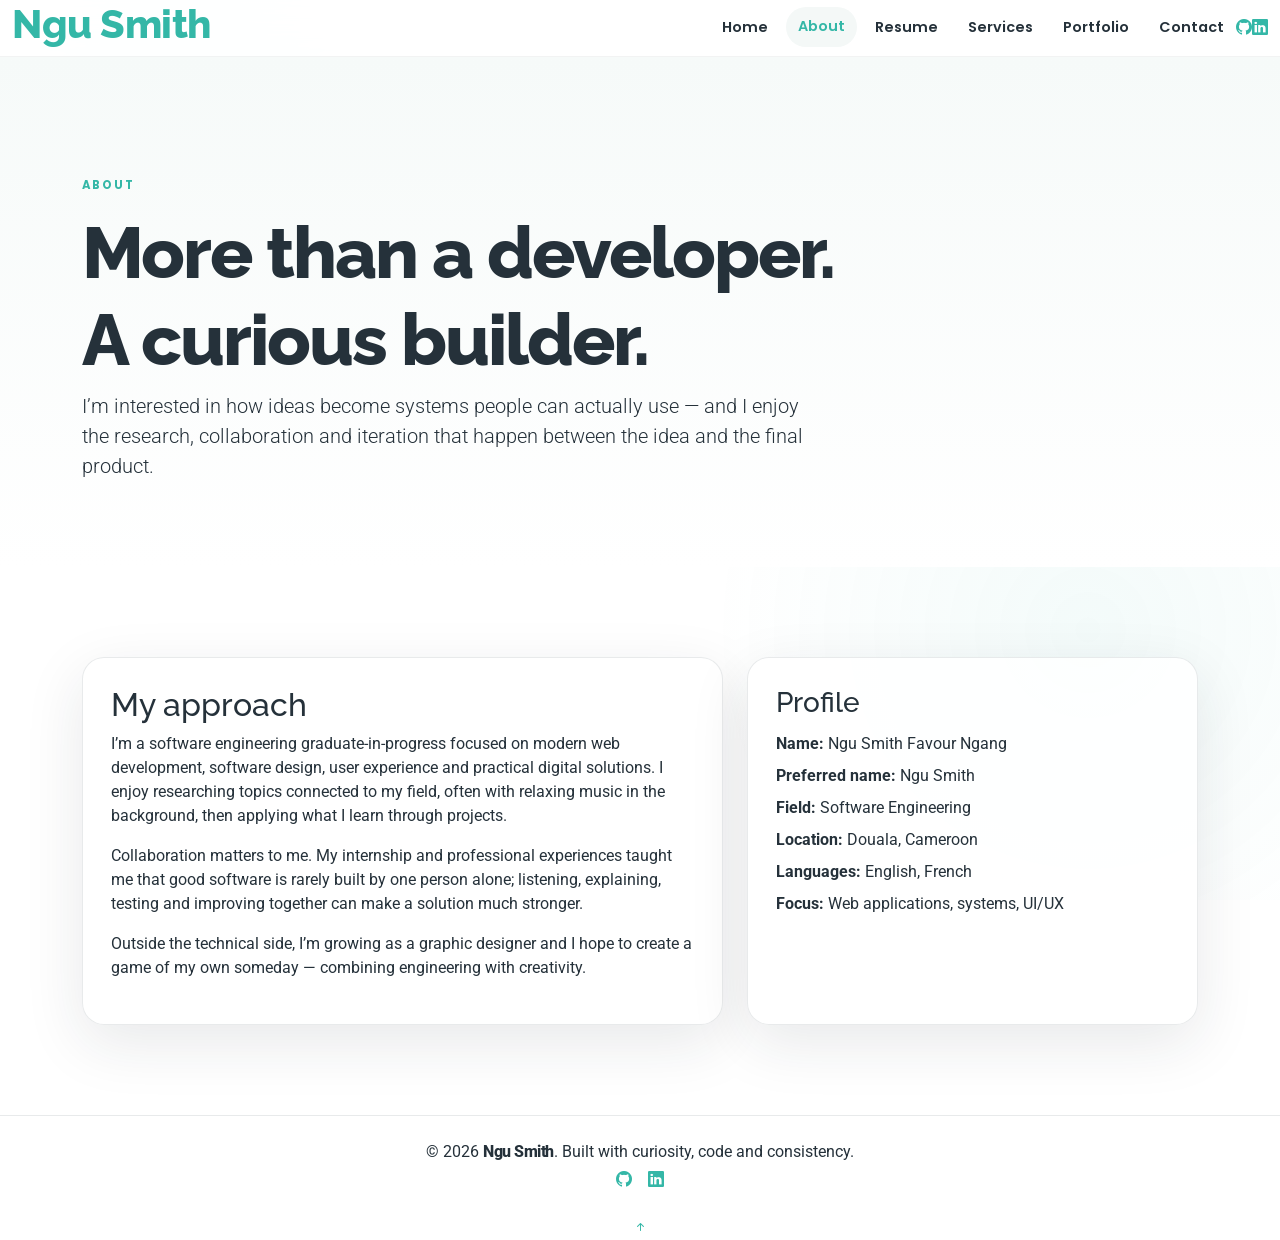
==== about.html @ bdae142b "https://github.com/NguSmith2004/ngu-smith-portfolio.git" ====
<!doctype html><html lang="en"><head><meta charset="utf-8"><meta name="viewport" content="width=device-width, initial-scale=1"><meta name="description" content="Ngu Smith — Software Engineer, Full-Stack Web Developer, UI/UX and Graphic Designer."><meta name="author" content="Ngu Smith"><link rel="icon" href="assets/img/favicon.png"><link rel="preconnect" href="https://fonts.googleapis.com"><link rel="preconnect" href="https://fonts.gstatic.com" crossorigin><link href="https://fonts.googleapis.com/css2?family=Roboto:wght@300;400;500;700;900&family=Poppins:wght@400;500;600;700&family=Raleway:wght@400;500;600;700;800;900&display=swap" rel="stylesheet"><link href="assets/vendor/bootstrap/css/bootstrap.min.css" rel="stylesheet"><link href="assets/vendor/bootstrap-icons/bootstrap-icons.css" rel="stylesheet"><link href="assets/vendor/aos/aos.css" rel="stylesheet"><link href="assets/css/main.css" rel="stylesheet"><title>About | Ngu Smith</title></head><body class="index-page"><header id="header" class="header d-flex align-items-center light-background sticky-top"><div class="container-fluid position-relative d-flex align-items-center justify-content-between"><a href="index.html" class="logo d-flex align-items-center me-auto me-xl-0"><h1 class="sitename">Ngu Smith</h1></a><nav id="navmenu" class="navmenu"><ul><li><a href="index.html">Home</a></li><li><a href="about.html">About</a></li><li><a href="resume.html">Resume</a></li><li><a href="services.html">Services</a></li><li><a href="portfolio.html">Portfolio</a></li><li><a href="contact.html">Contact</a></li></ul><button type="button" class="mobile-nav-toggle d-xl-none" aria-label="Open navigation" aria-expanded="false" aria-controls="navmenu"><span></span><span></span><span></span></button></nav><div class="nav-overlay" aria-hidden="true"></div><div class="header-social-links"><a href="https://github.com/ngusmith2004" target="_blank" aria-label="GitHub"><i class="bi bi-github"></i></a><a href="https://www.linkedin.com/in/ngu-smith-7a6b67323/" target="_blank" aria-label="LinkedIn"><i class="bi bi-linkedin"></i></a></div></div></header><main><section class="page-hero"><div class="container"><p class="eyebrow">About</p><h1>More than a developer.<br>A curious builder.</h1><p class="lead col-lg-8">I’m interested in how ideas become systems people can actually use — and I enjoy the research, collaboration and iteration that happen between the idea and the final product.</p></div></section><section class="section reveal"><div class="container"><div class="row g-4"><div class="col-lg-7"><div class="about-card h-100"><h2>My approach</h2><p>I’m a software engineering graduate-in-progress focused on modern web development, software design, user experience and practical digital solutions. I enjoy researching topics connected to my field, often with relaxing music in the background, then applying what I learn through projects.</p><p>Collaboration matters to me. My internship and professional experiences taught me that good software is rarely built by one person alone; listening, explaining, testing and improving together can make a solution much stronger.</p><p>Outside the technical side, I’m growing as a graphic designer and I hope to create a game of my own someday — combining engineering with creativity.</p></div></div><div class="col-lg-5"><div class="about-card h-100"><h3>Profile</h3><ul class="list-unstyled lh-lg"><li><strong>Name:</strong> Ngu Smith Favour Ngang</li><li><strong>Preferred name:</strong> Ngu Smith</li><li><strong>Field:</strong> Software Engineering</li><li><strong>Location:</strong> Douala, Cameroon</li><li><strong>Languages:</strong> English, French</li><li><strong>Focus:</strong> Web applications, systems, UI/UX</li></ul></div></div></div></div></section></main><footer id="footer" class="footer light-background"><div class="container text-center py-4"><p class="mb-1">© <span id="year"></span> <strong class="sitename">Ngu Smith</strong>. Built with curiosity, code and consistency.</p><div class="social-links d-flex justify-content-center gap-3"><a href="https://github.com/ngusmith2004" target="_blank"><i class="bi bi-github"></i></a><a href="https://www.linkedin.com/in/ngu-smith-7a6b67323/" target="_blank"><i class="bi bi-linkedin"></i></a></div></div></footer><a href="#" id="scroll-top" class="scroll-top d-flex align-items-center justify-content-center"><i class="bi bi-arrow-up-short"></i></a><div id="preloader"></div><script src="assets/vendor/bootstrap/js/bootstrap.bundle.min.js"></script><script src="assets/vendor/aos/aos.js"></script><script src="assets/js/main.js"></script><script>document.getElementById('year')&&(document.getElementById('year').textContent=new Date().getFullYear());</script></body></html>
---- assets/css/main.css ----
/* Ngu Smith — Kelly-inspired animated portfolio */
:root{--accent:#34b7a7;--ink:#25313a;--muted:#66727c;--paper:#fff;--soft:#f4f8f7;--line:rgba(37,49,58,.10);--shadow:0 18px 60px rgba(28,42,51,.10);--heading:"Raleway",sans-serif;--body:"Roboto",system-ui,sans-serif;--nav:"Poppins",sans-serif;scroll-behavior:smooth}
*{box-sizing:border-box} body{margin:0;color:var(--ink);background:var(--paper);font-family:var(--body);overflow-x:hidden} a{color:var(--accent);text-decoration:none;transition:.3s} a:hover{color:#218f83} h1,h2,h3,h4{font-family:var(--heading)}
::selection{background:var(--accent);color:#fff}
body:before{content:"";position:fixed;inset:0;pointer-events:none;background:radial-gradient(circle at 15% 15%,rgba(52,183,167,.08),transparent 25%),radial-gradient(circle at 85% 70%,rgba(52,183,167,.06),transparent 30%);z-index:-2}
.header{backdrop-filter:blur(16px);background:rgba(255,255,255,.90)!important;border-bottom:1px solid rgba(37,49,58,.06);transition:.35s;z-index:1000}.header.scrolled{box-shadow:0 8px 30px rgba(0,0,0,.08)}.sitename{font-weight:800;letter-spacing:-.5px}.header-social-links a{transition:transform .25s}.header-social-links a:hover{transform:translateY(-4px)}
.hero{min-height:calc(100vh - 76px);display:grid;place-items:center;position:relative;overflow:hidden;background:linear-gradient(180deg,#fff 0%,#f7fbfa 100%)}.hero-bg{position:absolute;inset:0;background:linear-gradient(120deg,rgba(255,255,255,.92),rgba(244,250,248,.84)),url('../img/hero-bg.jpg') center/cover;opacity:.35;filter:saturate(.7)}.hero .container{position:relative;z-index:2}.hero h2{font-size:clamp(2.7rem,7vw,5.8rem);font-weight:800;letter-spacing:-3px;margin-bottom:14px;animation:heroIn .9s both}.hero p{font-size:clamp(1rem,2vw,1.3rem);color:var(--muted);animation:heroIn 1s .15s both}.hero .btn-get-started{display:inline-flex;align-items:center;gap:8px;margin-top:22px;border-radius:999px;padding:13px 23px;background:var(--accent);color:#fff;box-shadow:0 10px 30px rgba(52,183,167,.25);animation:heroIn 1s .3s both}.hero .btn-get-started:hover{transform:translateY(-4px);box-shadow:0 16px 38px rgba(52,183,167,.35)}
.float-orb{position:absolute;border-radius:50%;filter:blur(.2px);opacity:.55;animation:float 7s ease-in-out infinite}.orb-a{width:170px;height:170px;background:rgba(52,183,167,.13);top:16%;left:5%}.orb-b{width:230px;height:230px;background:rgba(36,100,96,.08);right:3%;bottom:8%;animation-delay:-2s}.orb-c{width:80px;height:80px;background:rgba(52,183,167,.18);right:20%;top:16%;animation-delay:-4s}
.section{padding:90px 0}.section-title h2{font-weight:800;letter-spacing:-1px}.section-title p{color:var(--muted)}
.reveal{opacity:0;transform:translateY(30px);transition:opacity .75s ease,transform .75s ease}.reveal.is-visible{opacity:1;transform:none}
.about-card,.info-card,.service-card,.project-card,.timeline-item,.contact-card{border:1px solid var(--line);border-radius:22px;background:rgba(255,255,255,.82);box-shadow:var(--shadow);transition:transform .35s,box-shadow .35s,border-color .35s}.about-card:hover,.service-card:hover,.project-card:hover,.contact-card:hover{transform:translateY(-8px);box-shadow:0 26px 70px rgba(28,42,51,.14);border-color:rgba(52,183,167,.28)}
.about-card,.service-card,.project-card,.contact-card{padding:28px}.eyebrow{font-family:var(--nav);text-transform:uppercase;letter-spacing:2px;font-size:.72rem;color:var(--accent);font-weight:700}.profile-image{max-height:480px;border-radius:28px;object-fit:cover;box-shadow:0 28px 80px rgba(22,35,42,.16);animation:portraitFloat 6s ease-in-out infinite}
.skill-pill{display:inline-flex;padding:8px 12px;margin:4px;border-radius:999px;background:var(--soft);border:1px solid var(--line);font-size:.85rem;transition:.25s}.skill-pill:hover{background:var(--accent);color:#fff;transform:translateY(-3px)}
.project-card{height:100%;position:relative;overflow:hidden}.project-card:before{content:"";position:absolute;inset:0 auto auto 0;width:100%;height:4px;background:linear-gradient(90deg,var(--accent),#7ad9cc,transparent)}.project-number{font-family:var(--nav);font-size:.75rem;color:var(--accent);font-weight:700}.project-card h3{margin-top:10px}.tag{font-size:.75rem;border:1px solid var(--line);padding:6px 9px;border-radius:999px;margin:3px;display:inline-block}.project-card .project-link{display:inline-flex;align-items:center;gap:6px;margin-top:14px;font-weight:700}
.filter-bar{display:flex;gap:8px;flex-wrap:wrap;justify-content:center;margin:25px 0 35px}.filter-btn{border:1px solid var(--line);background:#fff;border-radius:999px;padding:9px 15px;color:var(--muted);cursor:pointer;transition:.25s}.filter-btn.active,.filter-btn:hover{background:var(--accent);color:#fff;border-color:var(--accent)}.project-card.hidden{display:none}
.timeline{position:relative;padding-left:28px}.timeline:before{content:"";position:absolute;left:4px;top:0;bottom:0;width:2px;background:linear-gradient(var(--accent),transparent)}.timeline-item{position:relative;padding:22px 24px;margin-bottom:18px}.timeline-item:before{content:"";position:absolute;left:-31px;top:26px;width:10px;height:10px;border-radius:50%;background:var(--accent);box-shadow:0 0 0 6px rgba(52,183,167,.12)}
.progress{height:8px;background:#eaf1ef;border-radius:999px;overflow:hidden}.progress-bar{width:0;background:linear-gradient(90deg,var(--accent),#71d5c9);transition:width 1.3s cubic-bezier(.2,.8,.2,1)}
.counter{font-size:2.2rem;font-weight:800;color:var(--accent)}.stat-card{text-align:center;padding:24px;border:1px solid var(--line);border-radius:18px;background:#fff}
.footer{border-top:1px solid var(--line)}
#scroll-top{transition:.3s} #scroll-top:hover{transform:translateY(-5px)}
.cursor-dot{position:fixed;width:9px;height:9px;border-radius:50%;background:var(--accent);pointer-events:none;z-index:9999;transform:translate(-50%,-50%);opacity:0;transition:opacity .2s}.cursor-ring{position:fixed;width:34px;height:34px;border:1px solid rgba(52,183,167,.45);border-radius:50%;pointer-events:none;z-index:9998;transform:translate(-50%,-50%);opacity:0;transition:width .2s,height .2s,opacity .2s}.cursor-ring.active{width:52px;height:52px;background:rgba(52,183,167,.05)}
.page-hero{padding:120px 0 70px;background:linear-gradient(180deg,#f6faf9,#fff)}.page-hero h1{font-size:clamp(2.5rem,6vw,4.5rem);font-weight:800;letter-spacing:-2px}.mini-cta{display:inline-flex;gap:8px;align-items:center;margin-top:12px;padding:11px 18px;border-radius:999px;background:#fff;border:1px solid var(--line);box-shadow:0 10px 30px rgba(0,0,0,.06)}
.type-line{display:inline-block;color:var(--accent);min-width:210px}.blink{display:inline-block;width:2px;height:1em;background:var(--accent);vertical-align:-.12em;animation:blink 1s steps(1) infinite}
@keyframes heroIn{from{opacity:0;transform:translateY(25px)}to{opacity:1;transform:none}}@keyframes float{0%,100%{transform:translate3d(0,0,0)}50%{transform:translate3d(0,-22px,0)}}@keyframes portraitFloat{0%,100%{transform:translateY(0) rotate(0)}50%{transform:translateY(-8px) rotate(.4deg)}}@keyframes blink{50%{opacity:0}}
@media(max-width:991px){.header-social-links{display:none}.hero{min-height:78vh}.section{padding:70px 0}.profile-image{max-height:420px;margin-top:20px}}
@media(prefers-reduced-motion:reduce){*,*::before,*::after{scroll-behavior:auto!important;animation:none!important;transition:none!important}.reveal{opacity:1;transform:none}}

/* Responsive navigation — horizontal on desktop, compact drawer on phones/tablets */
.navmenu{display:flex;align-items:center;margin-left:auto}
.navmenu>ul{display:flex;align-items:center;gap:6px;margin:0;padding:0;list-style:none}
.navmenu>ul li{list-style:none}
.navmenu>ul li a{display:inline-flex;align-items:center;justify-content:center;padding:9px 12px;border-radius:999px;color:var(--ink);font-family:var(--nav);font-size:.9rem;font-weight:600;white-space:nowrap;transition:background .25s,color .25s,transform .25s}
.navmenu>ul li a:hover,.navmenu>ul li a.active{background:var(--soft);color:var(--accent);transform:translateY(-1px)}
.mobile-nav-toggle{width:46px;height:46px;border:1px solid var(--line);border-radius:14px;background:rgba(255,255,255,.92);display:none;align-items:center;justify-content:center;flex-direction:column;gap:5px;padding:0;cursor:pointer;position:relative;z-index:1003;box-shadow:0 8px 24px rgba(25,45,50,.08);transition:transform .25s,background .25s,border-color .25s}
.mobile-nav-toggle span{display:block;width:20px;height:2px;border-radius:4px;background:var(--ink);transition:transform .3s,opacity .2s,width .3s}
.mobile-nav-toggle:hover{transform:translateY(-2px);border-color:rgba(52,183,167,.35);background:#fff}
body.mobile-nav-active .mobile-nav-toggle span:nth-child(1){transform:translateY(7px) rotate(45deg)}
body.mobile-nav-active .mobile-nav-toggle span:nth-child(2){opacity:0;width:0}
body.mobile-nav-active .mobile-nav-toggle span:nth-child(3){transform:translateY(-7px) rotate(-45deg)}
.nav-overlay{display:none}
@media(max-width:1199px) and (min-width:992px){
  .navmenu>ul{gap:2px}
  .navmenu>ul li a{padding:8px 8px;font-size:.82rem}
  .header-social-links{display:flex}
  .mobile-nav-toggle{display:none}
}
@media(max-width:991px){
  .header-social-links{display:none}
  .mobile-nav-toggle{display:flex}
  .navmenu{position:static}
  .navmenu>ul{position:fixed;top:78px;right:18px;left:18px;display:flex;flex-direction:column;align-items:stretch;gap:6px;padding:14px;margin:0;list-style:none;background:rgba(255,255,255,.97);border:1px solid rgba(37,49,58,.09);border-radius:22px;box-shadow:0 25px 70px rgba(24,42,50,.18);backdrop-filter:blur(18px);transform:translateY(-14px) scale(.98);opacity:0;visibility:hidden;pointer-events:none;transition:opacity .28s ease,transform .28s ease,visibility .28s;z-index:1002}
  .navmenu>ul li{width:100%}
  .navmenu>ul li a{display:flex;align-items:center;justify-content:flex-start;width:100%;min-height:50px;padding:12px 15px;border-radius:13px;font-family:var(--nav);font-weight:600;color:var(--ink);position:relative;overflow:hidden}
  .navmenu>ul li a:before{content:"";width:4px;height:0;border-radius:10px;background:var(--accent);position:absolute;left:0;top:50%;transform:translateY(-50%);transition:height .25s}
  .navmenu>ul li a:hover,.navmenu>ul li a.active{background:var(--soft);color:var(--accent);padding-left:21px;transform:none}
  .navmenu>ul li a:hover:before,.navmenu>ul li a.active:before{height:24px}
  body.mobile-nav-active{overflow:hidden}
  body.mobile-nav-active .navmenu>ul{opacity:1;visibility:visible;pointer-events:auto;transform:none}
  .nav-overlay{position:fixed;inset:78px 0 0;background:rgba(19,32,37,.22);backdrop-filter:blur(2px);display:block;opacity:0;visibility:hidden;pointer-events:none;transition:opacity .28s,visibility .28s;z-index:1001}
  body.mobile-nav-active .nav-overlay{opacity:1;visibility:visible;pointer-events:auto}
}
@media(max-width:575px){.navmenu>ul{top:72px;left:12px;right:12px;border-radius:19px}.mobile-nav-toggle{width:43px;height:43px}.header .container-fluid{padding-left:14px;padding-right:14px}}
@media(prefers-reduced-motion:reduce){.mobile-nav-toggle span,.navmenu>ul,.navmenu>ul li a{transition:none!important}}
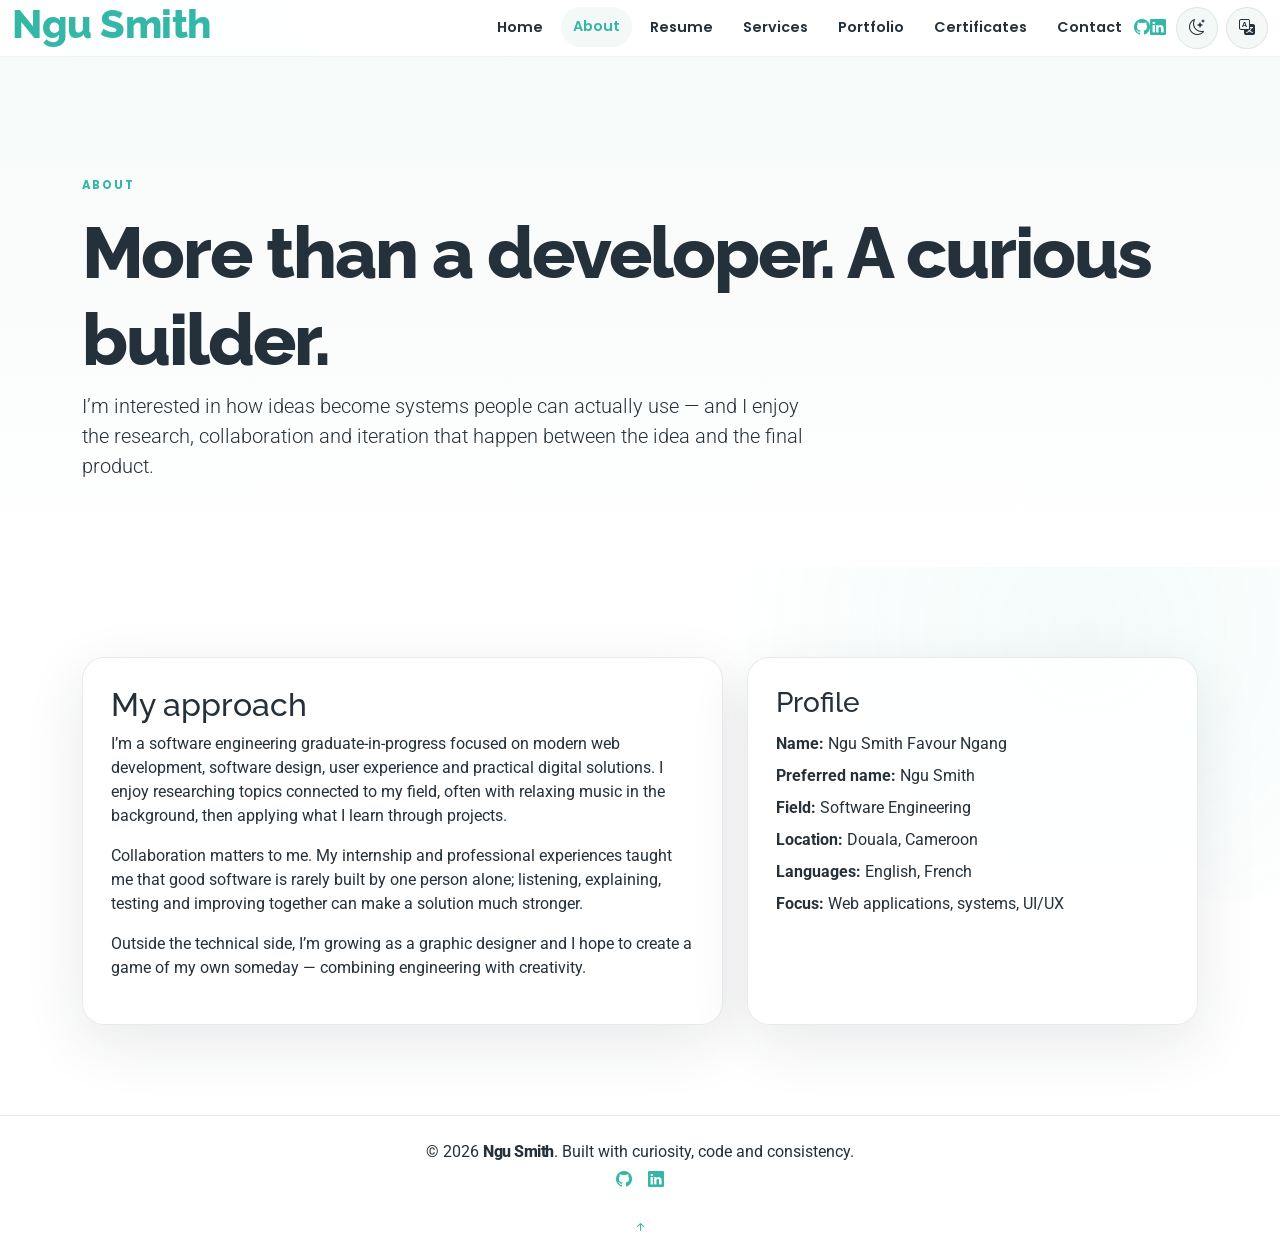
==== commit 06d9597f: "Update portfolio services section" ====
--- a/about.html
+++ b/about.html
@@ -1 +1 @@
-<!doctype html><html lang="en"><head><meta charset="utf-8"><meta name="viewport" content="width=device-width, initial-scale=1"><meta name="description" content="Ngu Smith — Software Engineer, Full-Stack Web Developer, UI/UX and Graphic Designer."><meta name="author" content="Ngu Smith"><link rel="icon" href="assets/img/favicon.png"><link rel="preconnect" href="https://fonts.googleapis.com"><link rel="preconnect" href="https://fonts.gstatic.com" crossorigin><link href="https://fonts.googleapis.com/css2?family=Roboto:wght@300;400;500;700;900&family=Poppins:wght@400;500;600;700&family=Raleway:wght@400;500;600;700;800;900&display=swap" rel="stylesheet"><link href="assets/vendor/bootstrap/css/bootstrap.min.css" rel="stylesheet"><link href="assets/vendor/bootstrap-icons/bootstrap-icons.css" rel="stylesheet"><link href="assets/vendor/aos/aos.css" rel="stylesheet"><link href="assets/css/main.css" rel="stylesheet"><title>About | Ngu Smith</title></head><body class="index-page"><header id="header" class="header d-flex align-items-center light-background sticky-top"><div class="container-fluid position-relative d-flex align-items-center justify-content-between"><a href="index.html" class="logo d-flex align-items-center me-auto me-xl-0"><h1 class="sitename">Ngu Smith</h1></a><nav id="navmenu" class="navmenu"><ul><li><a href="index.html">Home</a></li><li><a href="about.html">About</a></li><li><a href="resume.html">Resume</a></li><li><a href="services.html">Services</a></li><li><a href="portfolio.html">Portfolio</a></li><li><a href="contact.html">Contact</a></li></ul><button type="button" class="mobile-nav-toggle d-xl-none" aria-label="Open navigation" aria-expanded="false" aria-controls="navmenu"><span></span><span></span><span></span></button></nav><div class="nav-overlay" aria-hidden="true"></div><div class="header-social-links"><a href="https://github.com/ngusmith2004" target="_blank" aria-label="GitHub"><i class="bi bi-github"></i></a><a href="https://www.linkedin.com/in/ngu-smith-7a6b67323/" target="_blank" aria-label="LinkedIn"><i class="bi bi-linkedin"></i></a></div></div></header><main><section class="page-hero"><div class="container"><p class="eyebrow">About</p><h1>More than a developer.<br>A curious builder.</h1><p class="lead col-lg-8">I’m interested in how ideas become systems people can actually use — and I enjoy the research, collaboration and iteration that happen between the idea and the final product.</p></div></section><section class="section reveal"><div class="container"><div class="row g-4"><div class="col-lg-7"><div class="about-card h-100"><h2>My approach</h2><p>I’m a software engineering graduate-in-progress focused on modern web development, software design, user experience and practical digital solutions. I enjoy researching topics connected to my field, often with relaxing music in the background, then applying what I learn through projects.</p><p>Collaboration matters to me. My internship and professional experiences taught me that good software is rarely built by one person alone; listening, explaining, testing and improving together can make a solution much stronger.</p><p>Outside the technical side, I’m growing as a graphic designer and I hope to create a game of my own someday — combining engineering with creativity.</p></div></div><div class="col-lg-5"><div class="about-card h-100"><h3>Profile</h3><ul class="list-unstyled lh-lg"><li><strong>Name:</strong> Ngu Smith Favour Ngang</li><li><strong>Preferred name:</strong> Ngu Smith</li><li><strong>Field:</strong> Software Engineering</li><li><strong>Location:</strong> Douala, Cameroon</li><li><strong>Languages:</strong> English, French</li><li><strong>Focus:</strong> Web applications, systems, UI/UX</li></ul></div></div></div></div></section></main><footer id="footer" class="footer light-background"><div class="container text-center py-4"><p class="mb-1">© <span id="year"></span> <strong class="sitename">Ngu Smith</strong>. Built with curiosity, code and consistency.</p><div class="social-links d-flex justify-content-center gap-3"><a href="https://github.com/ngusmith2004" target="_blank"><i class="bi bi-github"></i></a><a href="https://www.linkedin.com/in/ngu-smith-7a6b67323/" target="_blank"><i class="bi bi-linkedin"></i></a></div></div></footer><a href="#" id="scroll-top" class="scroll-top d-flex align-items-center justify-content-center"><i class="bi bi-arrow-up-short"></i></a><div id="preloader"></div><script src="assets/vendor/bootstrap/js/bootstrap.bundle.min.js"></script><script src="assets/vendor/aos/aos.js"></script><script src="assets/js/main.js"></script><script>document.getElementById('year')&&(document.getElementById('year').textContent=new Date().getFullYear());</script></body></html>+<!doctype html><html lang="en"><head><meta charset="utf-8"><meta name="viewport" content="width=device-width, initial-scale=1"><meta name="description" content="Ngu Smith — Software Engineer, Full-Stack Web Developer, UI/UX and Graphic Designer."><meta name="author" content="Ngu Smith"><link rel="icon" href="assets/img/favicon.png"><link rel="preconnect" href="https://fonts.googleapis.com"><link rel="preconnect" href="https://fonts.gstatic.com" crossorigin><link href="https://fonts.googleapis.com/css2?family=Roboto:wght@300;400;500;700;900&family=Poppins:wght@400;500;600;700&family=Raleway:wght@400;500;600;700;800;900&display=swap" rel="stylesheet"><link href="assets/vendor/bootstrap/css/bootstrap.min.css" rel="stylesheet"><link href="assets/vendor/bootstrap-icons/bootstrap-icons.css" rel="stylesheet"><link href="assets/vendor/aos/aos.css" rel="stylesheet"><link href="assets/css/main.css" rel="stylesheet"><title>About | Ngu Smith</title></head><body class="index-page"><header id="header" class="header d-flex align-items-center light-background sticky-top"><div class="container-fluid position-relative d-flex align-items-center justify-content-between"><a href="index.html" class="logo d-flex align-items-center me-auto me-xl-0"><h1 class="sitename">Ngu Smith</h1></a><nav id="navmenu" class="navmenu"><ul><li><a href="index.html" data-i18n="nav_home">Home</a></li><li><a href="about.html" data-i18n="nav_about">About</a></li><li><a href="resume.html" data-i18n="nav_resume">Resume</a></li><li><a href="services.html" data-i18n="nav_services">Services</a></li><li><a href="portfolio.html" data-i18n="nav_portfolio">Portfolio</a></li><li><a href="certificates.html" data-i18n="nav_certificates">Certificates</a></li><li><a href="contact.html" data-i18n="nav_contact">Contact</a></li></ul><button type="button" class="mobile-nav-toggle d-xl-none" aria-label="Open navigation" aria-expanded="false" aria-controls="navmenu"><span></span><span></span><span></span></button></nav><div class="nav-overlay" aria-hidden="true"></div><div class="header-social-links"><a href="https://github.com/ngusmith2004" target="_blank" aria-label="GitHub"><i class="bi bi-github"></i></a><a href="https://www.linkedin.com/in/ngu-smith-7a6b67323/" target="_blank" aria-label="LinkedIn"><i class="bi bi-linkedin"></i></a></div><div class="util-controls"><button type="button" class="theme-toggle" aria-label="Switch to dark mode"><i class="bi bi-moon-stars"></i></button><div class="lang-switcher"><button type="button" class="lang-toggle-btn" aria-label="Change language" aria-haspopup="true" aria-expanded="false"><i class="bi bi-translate"></i></button><div class="lang-menu" role="menu"></div></div></div></div></header><main><section class="page-hero"><div class="container"><p class="eyebrow" data-i18n="about_page_eyebrow">About</p><h1 data-i18n="about_page_title">More than a developer.<br>A curious builder.</h1><p class="lead col-lg-8">I’m interested in how ideas become systems people can actually use — and I enjoy the research, collaboration and iteration that happen between the idea and the final product.</p></div></section><section class="section reveal"><div class="container"><div class="row g-4"><div class="col-lg-7"><div class="about-card h-100"><h2>My approach</h2><p>I’m a software engineering graduate-in-progress focused on modern web development, software design, user experience and practical digital solutions. I enjoy researching topics connected to my field, often with relaxing music in the background, then applying what I learn through projects.</p><p>Collaboration matters to me. My internship and professional experiences taught me that good software is rarely built by one person alone; listening, explaining, testing and improving together can make a solution much stronger.</p><p>Outside the technical side, I’m growing as a graphic designer and I hope to create a game of my own someday — combining engineering with creativity.</p></div></div><div class="col-lg-5"><div class="about-card h-100"><h3>Profile</h3><ul class="list-unstyled lh-lg"><li><strong>Name:</strong> Ngu Smith Favour Ngang</li><li><strong>Preferred name:</strong> Ngu Smith</li><li><strong>Field:</strong> Software Engineering</li><li><strong>Location:</strong> Douala, Cameroon</li><li><strong>Languages:</strong> English, French</li><li><strong>Focus:</strong> Web applications, systems, UI/UX</li></ul></div></div></div></div></section></main><footer id="footer" class="footer light-background"><div class="container text-center py-4"><p class="mb-1">© <span id="year"></span> <strong class="sitename">Ngu Smith</strong>. <span data-i18n="footer_tagline">Built with curiosity, code and consistency.</span></p><div class="social-links d-flex justify-content-center gap-3"><a href="https://github.com/ngusmith2004" target="_blank"><i class="bi bi-github"></i></a><a href="https://www.linkedin.com/in/ngu-smith-7a6b67323/" target="_blank"><i class="bi bi-linkedin"></i></a></div></div></footer><a href="#" id="scroll-top" class="scroll-top d-flex align-items-center justify-content-center"><i class="bi bi-arrow-up-short"></i></a><div id="preloader"></div><script src="assets/vendor/bootstrap/js/bootstrap.bundle.min.js"></script><script src="assets/vendor/aos/aos.js"></script><script src="assets/js/i18n-data.js"></script><script src="assets/js/main.js"></script><script>document.getElementById('year')&&(document.getElementById('year').textContent=new Date().getFullYear());</script></body></html>
--- a/assets/css/main.css
+++ b/assets/css/main.css
@@ -61,3 +61,90 @@
 }
 @media(max-width:575px){.navmenu>ul{top:72px;left:12px;right:12px;border-radius:19px}.mobile-nav-toggle{width:43px;height:43px}.header .container-fluid{padding-left:14px;padding-right:14px}}
 @media(prefers-reduced-motion:reduce){.mobile-nav-toggle span,.navmenu>ul,.navmenu>ul li a{transition:none!important}}
+
+/* ===== Smooth theme transition (fixes the instant white "flash" on toggle) =====
+   Everything that changes color between light/dark now crossfades instead
+   of snapping instantly, which is what read as a flash/sparkle before. */
+body,.header,.hero,.hero-bg,.page-hero,.about-card,.info-card,.service-card,
+.project-card,.timeline-item,.contact-card,.stat-card,.cert-card,.filter-btn,
+.mini-cta,.navmenu>ul,.modal-content,.contact-form .form-control,
+.mobile-nav-toggle,.mobile-nav-toggle span,.progress,.lang-menu,.design-panel,
+.eng-panel{transition:background-color .45s ease,background .45s ease,color .45s ease,border-color .45s ease,box-shadow .45s ease!important}
+@media(prefers-reduced-motion:reduce){body,.header,.hero,.hero-bg,.page-hero,.about-card,.info-card,.service-card,.project-card,.timeline-item,.contact-card,.stat-card,.cert-card,.filter-btn,.mini-cta,.navmenu>ul,.modal-content,.contact-form .form-control,.mobile-nav-toggle,.progress,.lang-menu,.design-panel,.eng-panel{transition:none!important}}
+
+:root{--paper-dark:#12181c;--ink-dark:#eef3f2;--muted-dark:#a6b3b8;--soft-dark:#1a2226;--line-dark:rgba(238,243,242,.10);--shadow-dark:0 18px 60px rgba(0,0,0,.45);--card-dark:rgba(255,255,255,.04)}
+html[data-theme="dark"]{color-scheme:dark}
+html[data-theme="dark"] body{--ink:var(--ink-dark);--paper:var(--paper-dark);--muted:var(--muted-dark);--soft:var(--soft-dark);--line:var(--line-dark);--shadow:var(--shadow-dark);background:var(--paper-dark);color:var(--ink-dark)}
+html[data-theme="dark"] .header{background:rgba(18,24,28,.90)!important;border-bottom:1px solid rgba(238,243,242,.06)}
+html[data-theme="dark"] .hero{background:linear-gradient(180deg,#12181c 0%,#0e1316 100%)}
+html[data-theme="dark"] .hero-bg{background:linear-gradient(120deg,rgba(18,24,28,.92),rgba(14,19,22,.9)),url('../img/hero-bg.jpg') center/cover;opacity:.28}
+html[data-theme="dark"] .page-hero{background:linear-gradient(180deg,#151c20,#12181c)}
+html[data-theme="dark"] .about-card,html[data-theme="dark"] .info-card,html[data-theme="dark"] .service-card,html[data-theme="dark"] .project-card,html[data-theme="dark"] .timeline-item,html[data-theme="dark"] .contact-card,html[data-theme="dark"] .stat-card,html[data-theme="dark"] .cert-card{background:var(--card-dark);border-color:var(--line-dark)}
+html[data-theme="dark"] .filter-btn{background:transparent;color:var(--muted-dark);border-color:var(--line-dark)}
+html[data-theme="dark"] .filter-btn.active,html[data-theme="dark"] .filter-btn:hover{background:var(--accent);color:#fff;border-color:var(--accent)}
+html[data-theme="dark"] .mobile-nav-toggle{background:rgba(24,32,37,.92);border-color:var(--line-dark)}
+html[data-theme="dark"] .mobile-nav-toggle span{background:var(--ink-dark)}
+html[data-theme="dark"] .navmenu>ul{background:rgba(20,27,31,.97);border-color:rgba(238,243,242,.08)}
+html[data-theme="dark"] .contact-form .form-control{background:var(--soft-dark);border-color:var(--line-dark);color:var(--ink-dark)}
+html[data-theme="dark"] .progress{background:#1c2529}
+html[data-theme="dark"] .mini-cta{background:var(--soft-dark);border-color:var(--line-dark);color:var(--ink-dark)}
+html[data-theme="dark"] .modal-content{background:var(--paper-dark);color:var(--ink-dark);border:1px solid var(--line-dark)}
+html[data-theme="dark"] .btn-close{filter:invert(1)}
+
+/* ===== Theme + language controls ===== */
+.util-controls{display:flex;align-items:center;gap:8px;margin-left:10px}
+.theme-toggle,.lang-toggle-btn{width:42px;height:42px;border-radius:50%;border:1px solid var(--line);background:var(--soft);color:var(--ink);display:flex;align-items:center;justify-content:center;cursor:pointer;transition:.25s;font-size:1rem}
+.theme-toggle:hover,.lang-toggle-btn:hover{background:var(--accent);color:#fff;border-color:var(--accent);transform:translateY(-2px)}
+.lang-switcher{position:relative}
+.lang-menu{position:absolute;top:52px;right:0;background:var(--paper);border:1px solid var(--line);border-radius:16px;box-shadow:var(--shadow);padding:8px;min-width:190px;max-height:340px;overflow-y:auto;opacity:0;visibility:hidden;transform:translateY(-8px);transition:.22s;z-index:1200}
+.lang-switcher.open .lang-menu{opacity:1;visibility:visible;transform:none}
+.lang-menu button{display:flex;width:100%;align-items:center;gap:8px;padding:9px 10px;border:0;background:transparent;color:var(--ink);border-radius:10px;font-family:var(--nav);font-size:.86rem;text-align:left;cursor:pointer;transition:.2s}
+.lang-menu button:hover,.lang-menu button.active{background:var(--soft);color:var(--accent)}
+html[data-theme="dark"] .lang-menu{background:#161e22;border-color:var(--line-dark)}
+html[dir="rtl"] body{direction:rtl}
+html[dir="rtl"] .lang-menu{right:auto;left:0}
+html[dir="rtl"] .timeline{padding-left:0;padding-right:28px}
+html[dir="rtl"] .timeline:before{left:auto;right:4px}
+html[dir="rtl"] .timeline-item:before{left:auto;right:-31px}
+@media(max-width:991px){.util-controls{margin-left:6px}.theme-toggle,.lang-toggle-btn{width:38px;height:38px}}
+
+/* ===== Services — dual-specialty split (Engineering × Design) ===== */
+:root{--accent2:#b8811f;--accent2-soft:rgba(184,129,31,.10)}
+html[data-theme="dark"] body{--accent2:#d9a53f;--accent2-soft:rgba(217,165,63,.14)}
+.services-split{display:grid;grid-template-columns:1.08fr 40px .92fr;align-items:stretch;gap:0}
+.eng-panel,.design-panel{padding:56px 44px;border-radius:26px;border:1px solid var(--line);background:var(--paper)}
+.eng-panel{background:linear-gradient(160deg,rgba(52,183,167,.07),transparent 55%),var(--paper)}
+.design-panel{background:linear-gradient(200deg,var(--accent2-soft),transparent 55%),var(--paper)}
+.panel-kicker{display:inline-flex;align-items:center;gap:8px;font-family:var(--nav);text-transform:uppercase;letter-spacing:2px;font-size:.72rem;font-weight:700}
+.eng-panel .panel-kicker{color:var(--accent)}
+.design-panel .panel-kicker{color:var(--accent2)}
+.eng-panel h2,.design-panel h2{margin:10px 0 16px;font-weight:800;letter-spacing:-1px}
+.eng-panel>p.lede,.design-panel>p.lede{color:var(--muted);margin-bottom:8px;max-width:46ch}
+.service-row{display:flex;gap:18px;align-items:flex-start;padding:20px 0;border-top:1px solid var(--line)}
+.service-row:first-of-type{border-top:none;padding-top:26px}
+.service-row .row-icon{flex:0 0 auto;width:42px;height:42px;border-radius:12px;display:flex;align-items:center;justify-content:center;font-size:1.15rem}
+.eng-panel .row-icon{background:rgba(52,183,167,.12);color:var(--accent)}
+.design-panel .row-icon{background:var(--accent2-soft);color:var(--accent2)}
+.service-row h3{font-size:1.02rem;margin:0 0 4px}
+.service-row p{color:var(--muted);margin:0;font-size:.92rem}
+.split-seam{display:flex;align-items:center;justify-content:center;position:relative}
+.split-seam .seam-line{width:1px;height:100%;background:linear-gradient(var(--line),var(--accent) 45%,var(--accent2) 55%,var(--line))}
+.split-seam .seam-dot{position:absolute;top:50%;left:50%;transform:translate(-50%,-50%);width:14px;height:14px;border-radius:50%;background:var(--paper);border:2px solid var(--accent);box-shadow:0 0 0 6px var(--paper),0 0 22px rgba(52,183,167,.35)}
+.design-chips{display:flex;flex-wrap:wrap;gap:8px;margin:18px 0 26px}
+.design-chip{font-family:var(--nav);font-size:.78rem;font-weight:600;padding:8px 13px;border-radius:999px;border:1px solid var(--accent2-soft);background:var(--accent2-soft);color:var(--accent2)}
+.design-empty{border:1.5px dashed var(--accent2);border-radius:18px;padding:34px 22px;text-align:center;color:var(--muted);opacity:.92}
+.design-empty i{font-size:1.6rem;color:var(--accent2);display:block;margin-bottom:10px}
+.design-empty strong{display:block;color:var(--ink);font-family:var(--nav);font-size:.92rem;margin-bottom:4px}
+.design-empty small{font-size:.82rem}
+@media(max-width:991px){.services-split{grid-template-columns:1fr}.split-seam{display:none}.eng-panel,.design-panel{border-radius:22px;padding:40px 26px}.design-panel{margin-top:22px}}
+
+.project-card{cursor:pointer}
+.project-card .view-hint{display:inline-flex;align-items:center;gap:6px;margin-top:14px;font-weight:700;color:var(--accent);font-size:.85rem}
+.cert-card{border:1px solid var(--line);border-radius:22px;overflow:hidden;background:rgba(255,255,255,.82);box-shadow:var(--shadow);transition:transform .35s,box-shadow .35s}
+.cert-card:hover{transform:translateY(-8px);box-shadow:0 26px 70px rgba(28,42,51,.14)}
+.cert-card img{width:100%;height:260px;object-fit:cover;object-position:top center;display:block}
+.cert-card .cert-body{padding:20px}
+.cert-card .cert-body h3{margin:0 0 6px;font-size:1.05rem}
+.cert-card .cert-body p{color:var(--muted);margin-bottom:0;font-size:.92rem}
+.modal-content{border-radius:22px;border:1px solid var(--line)}
+.modal .tag{font-size:.75rem;border:1px solid var(--line);padding:6px 9px;border-radius:999px;margin:3px 3px 3px 0;display:inline-block}
